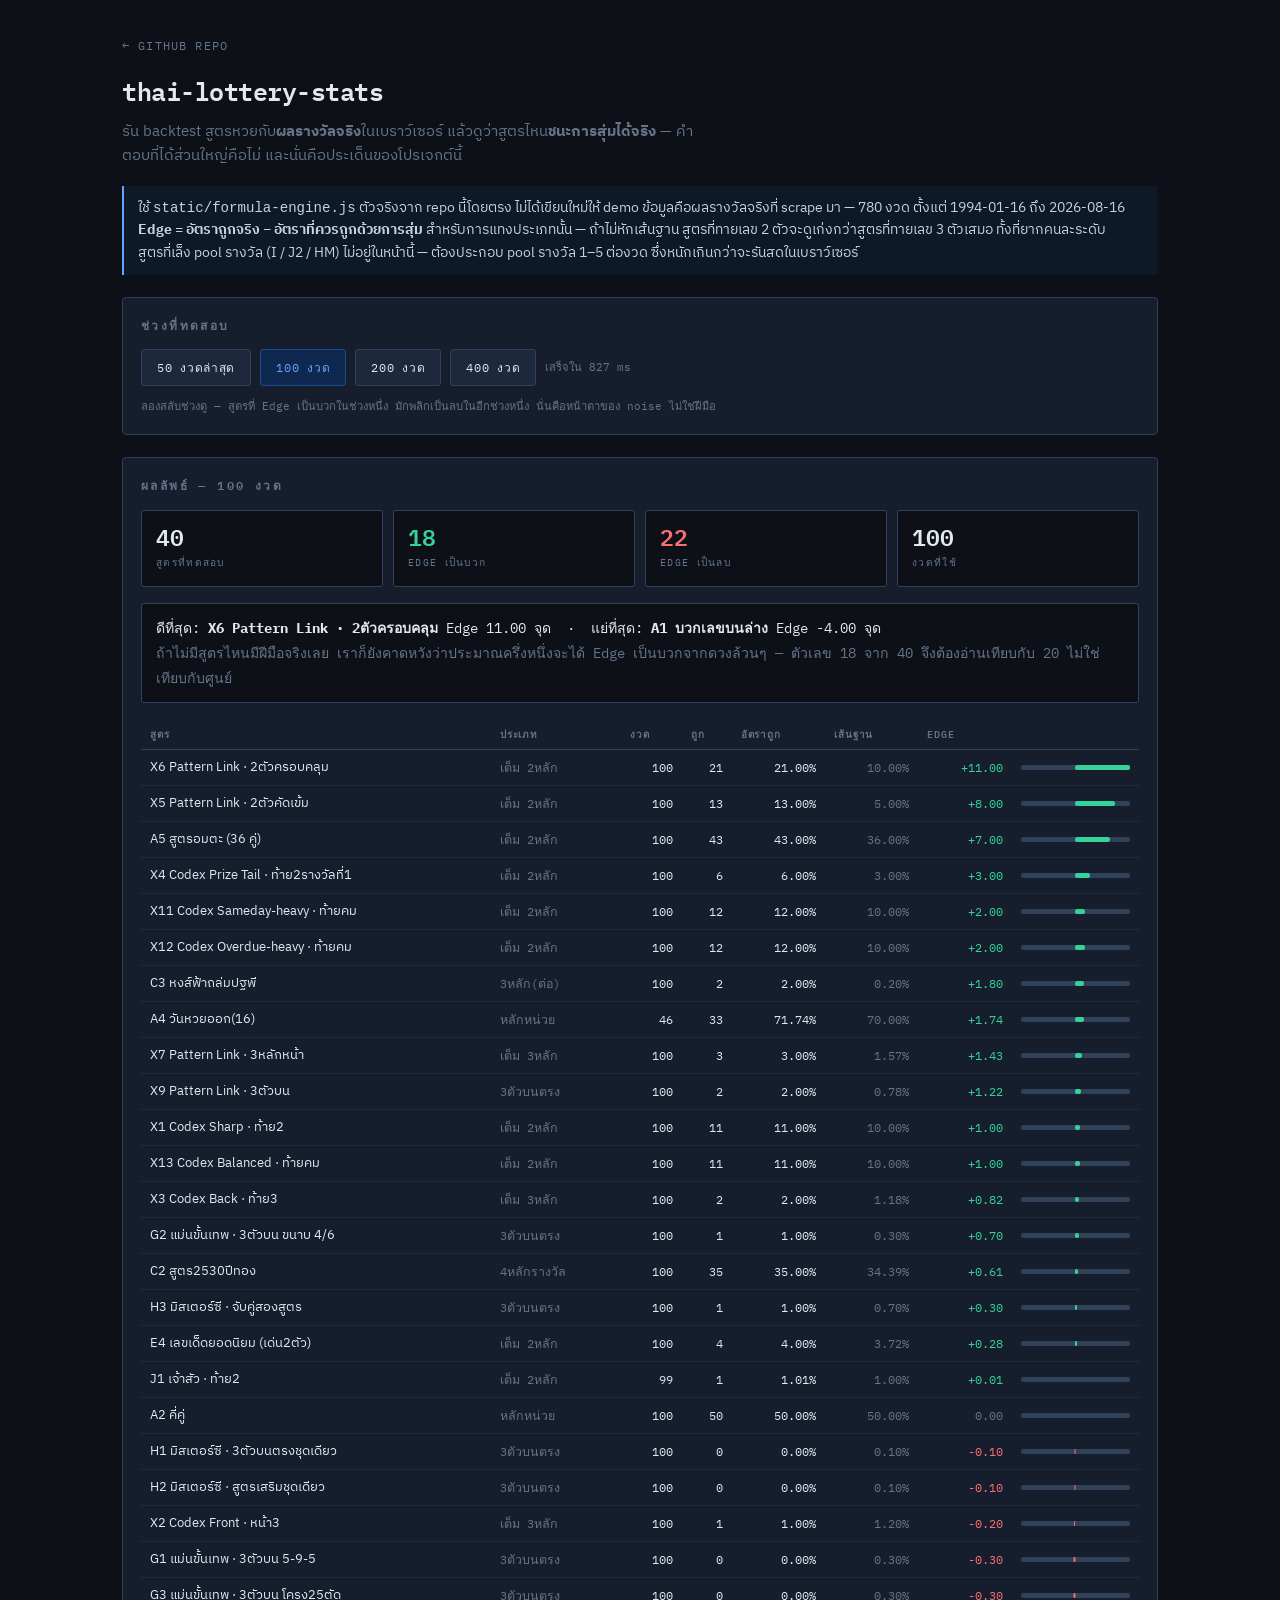
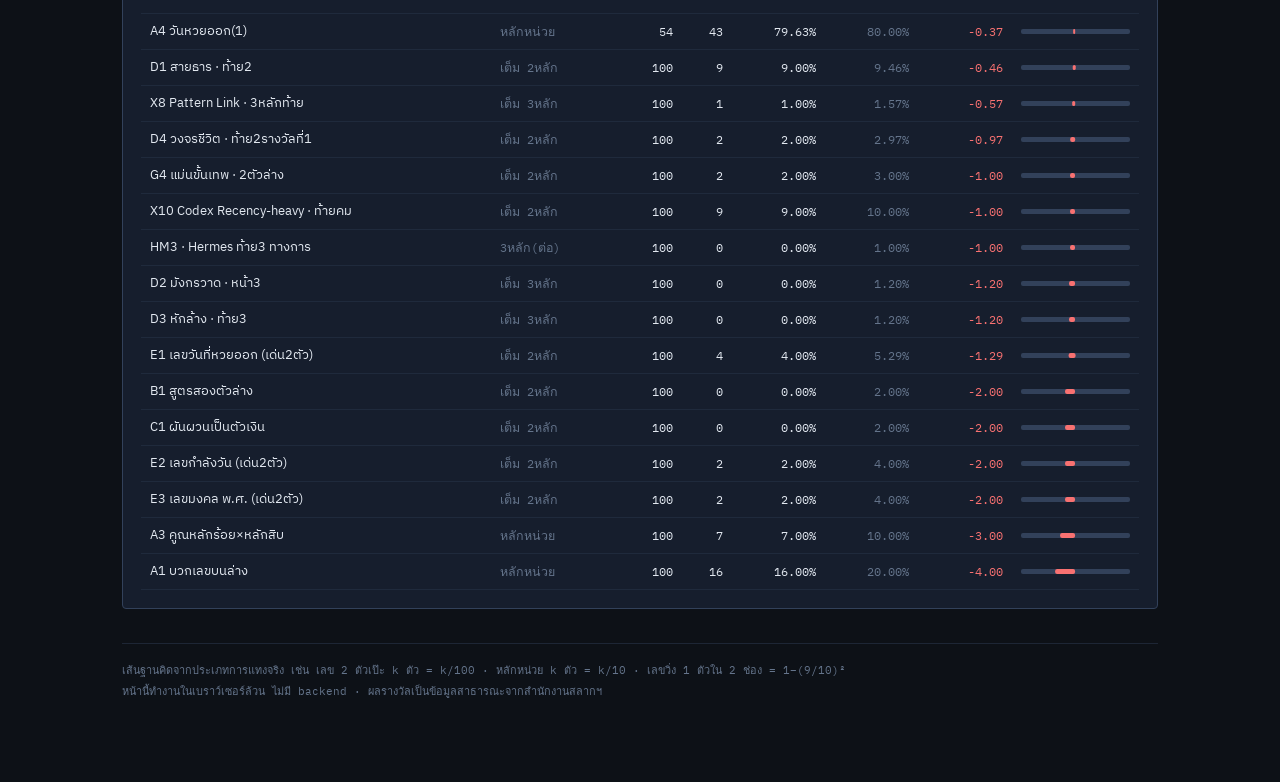
==== demo/index.html @ 2bb2cb3d "demo: in-browser backtest running the real formula engine over 780 draws" ====
<!DOCTYPE html>
<html lang="th">
<head>
<meta charset="UTF-8">
<meta name="viewport" content="width=device-width, initial-scale=1.0">
<title>thai-lottery-stats — backtest demo</title>
<meta name="description" content="รัน backtest สูตรหวยกับผลรางวัลจริงในเบราว์เซอร์ แล้วดูว่าสูตรไหนชนะการสุ่มได้จริง">
<link rel="preconnect" href="https://fonts.googleapis.com">
<link rel="preconnect" href="https://fonts.gstatic.com" crossorigin>
<link href="https://fonts.googleapis.com/css2?family=IBM+Plex+Mono:wght@400;500;600&family=IBM+Plex+Sans+Thai:wght@400;500;600&display=swap" rel="stylesheet">
<style>
:root{
  --ink:#0D1117;--panel:#161E2D;--panel-2:#1E283C;--edge:#32415A;
  --txt:#E2E8F0;--dim:#64748B;
  --green:#34D399;--green-bg:#0F3C2D;
  --amber:#FBBF24;--amber-bg:#372A0A;
  --red:#F87171;--red-bg:#3C0F0F;
  --blue:#60A5FA;--blue-bg:#0F2850;
  --mono:"IBM Plex Mono",ui-monospace,Consolas,monospace;
  --sans:"IBM Plex Sans Thai","IBM Plex Sans",system-ui,sans-serif;
}
*{box-sizing:border-box;margin:0;padding:0}
body{background:var(--ink);color:var(--txt);font-family:var(--sans);font-size:15px;line-height:1.6;-webkit-font-smoothing:antialiased}
.wrap{max-width:1080px;margin:0 auto;padding:34px 22px 80px}
a{color:var(--green)}
h1{font-family:var(--mono);font-size:1.55rem;font-weight:600;letter-spacing:-.02em;margin-top:14px}
.sub{color:var(--dim);margin-top:8px;max-width:64ch}
.back{font-family:var(--mono);font-size:.72rem;letter-spacing:.1em;color:var(--dim);text-decoration:none}
.back:hover{color:var(--txt)}
.note{margin-top:18px;border-left:2px solid var(--blue);background:rgba(15,40,80,.3);padding:11px 14px;border-radius:0 3px 3px 0;font-size:.88rem;color:#C7D2E0}
.panel{border:1px solid var(--edge);background:var(--panel);border-radius:4px;padding:18px;margin-top:22px}
.panel h2{font-family:var(--mono);font-size:.75rem;font-weight:600;letter-spacing:.2em;text-transform:uppercase;color:var(--dim);margin-bottom:14px}
.row{display:flex;gap:9px;flex-wrap:wrap;align-items:center}
button{font-family:var(--mono);font-size:.75rem;letter-spacing:.06em;padding:8px 15px;border-radius:3px;cursor:pointer;border:1px solid var(--edge);background:var(--panel-2);color:var(--txt);transition:border-color .2s,background .2s}
button:hover:not(:disabled){border-color:var(--dim)}
button:disabled{opacity:.45;cursor:default}
button.on{background:var(--blue-bg);border-color:#1D4B8F;color:var(--blue)}
button.go{background:var(--green-bg);border-color:#155E43;color:var(--green)}
.hint{font-family:var(--mono);font-size:.7rem;color:var(--dim)}
.tiles{display:grid;grid-template-columns:repeat(auto-fit,minmax(130px,1fr));gap:10px;margin-bottom:16px}
.tile{border:1px solid var(--edge);border-radius:3px;padding:12px 14px;background:var(--ink)}
.tile b{display:block;font-family:var(--mono);font-size:1.45rem;font-weight:600;line-height:1.2}
.tile span{font-family:var(--mono);font-size:.63rem;letter-spacing:.13em;text-transform:uppercase;color:var(--dim)}
.tile.pos b{color:var(--green)} .tile.neg b{color:var(--red)}
.verdict{font-family:var(--mono);font-size:.88rem;padding:12px 14px;border-radius:3px;border:1px solid var(--edge);background:var(--ink);margin-bottom:16px;line-height:1.75}
table{width:100%;border-collapse:collapse;font-family:var(--mono);font-size:.78rem}
th{text-align:left;font-weight:600;color:var(--dim);letter-spacing:.09em;text-transform:uppercase;font-size:.62rem;padding:7px 9px;border-bottom:1px solid var(--edge);white-space:nowrap}
td{padding:7px 9px;border-bottom:1px solid rgba(50,65,90,.35);white-space:nowrap}
td.nm{font-family:var(--sans);font-size:.82rem;white-space:normal;min-width:180px}
td.num{text-align:right}
.edge.pos{color:var(--green)} .edge.neg{color:var(--red)} .edge.zero{color:var(--dim)}
.scroll{overflow-x:auto;-webkit-overflow-scrolling:touch}
.bar{position:relative;height:5px;background:var(--edge);border-radius:2px;min-width:64px}
.bar i{position:absolute;top:0;bottom:0;left:50%;border-radius:2px}
.bar i.pos{background:var(--green)} .bar i.neg{background:var(--red);transform:translateX(-100%)}
footer{margin-top:34px;font-family:var(--mono);font-size:.68rem;color:var(--dim);line-height:1.9;border-top:1px solid rgba(50,65,90,.45);padding-top:16px}
:focus-visible{outline:2px solid var(--blue);outline-offset:2px}
@media (max-width:560px){.wrap{padding:24px 15px 60px}}
</style>
</head>
<body>
<div class="wrap">
  <a class="back" href="https://github.com/Olay097056/thai-lottery-stats">&larr; GITHUB REPO</a>
  <h1>thai-lottery-stats</h1>
  <p class="sub">รัน backtest สูตรหวยกับ<strong>ผลรางวัลจริง</strong>ในเบราว์เซอร์ แล้วดูว่าสูตรไหน<strong>ชนะการสุ่มได้จริง</strong> — คำตอบที่ได้ส่วนใหญ่คือไม่ และนั่นคือประเด็นของโปรเจกต์นี้</p>

  <div class="note">
    ใช้ <code>static/formula-engine.js</code> ตัวจริงจาก repo นี้โดยตรง ไม่ได้เขียนใหม่ให้ demo
    ข้อมูลคือผลรางวัลจริงที่ scrape มา <span id="drawinfo">กำลังโหลด…</span>
    <br><strong>Edge = อัตราถูกจริง − อัตราที่ควรถูกด้วยการสุ่ม</strong> สำหรับการแทงประเภทนั้น —
    ถ้าไม่หักเส้นฐาน สูตรที่ทายเลข 2 ตัวจะดูเก่งกว่าสูตรที่ทายเลข 3 ตัวเสมอ ทั้งที่ยากคนละระดับ
    <br>สูตรที่เล็ง pool รางวัล (I / J2 / HM) ไม่อยู่ในหน้านี้ — ต้องประกอบ pool รางวัล 1–5 ต่องวด ซึ่งหนักเกินกว่าจะรันสดในเบราว์เซอร์
  </div>

  <div class="panel">
    <h2>ช่วงที่ทดสอบ</h2>
    <div class="row">
      <button data-n="50" type="button">50 งวดล่าสุด</button>
      <button data-n="100" type="button" class="on">100 งวด</button>
      <button data-n="200" type="button">200 งวด</button>
      <button data-n="400" type="button">400 งวด</button>
      <span class="hint" id="status">พร้อม</span>
    </div>
    <div class="row" style="margin-top:12px">
      <span class="hint">ลองสลับช่วงดู — สูตรที่ Edge เป็นบวกในช่วงหนึ่ง มักพลิกเป็นลบในอีกช่วงหนึ่ง นั่นคือหน้าตาของ noise ไม่ใช่ฝีมือ</span>
    </div>
  </div>

  <div id="out"></div>

  <footer>
    <div>เส้นฐานคิดจากประเภทการแทงจริง เช่น เลข 2 ตัวเป๊ะ k ตัว = k/100 · หลักหน่วย k ตัว = k/10 · เลขวิ่ง 1 ตัวใน 2 ช่อง = 1−(9/10)²</div>
    <div>หน้านี้ทำงานในเบราว์เซอร์ล้วน ไม่มี backend · ผลรางวัลเป็นข้อมูลสาธารณะจากสำนักงานสลากฯ</div>
  </footer>
</div>

<script src="../static/formula-engine.js"></script>
<script>
(function(){
  "use strict";
  var rows = [], N = 100, busy = false;

  var esc = function(s){ return String(s).replace(/[&<>"]/g,function(c){
    return {"&":"&amp;","<":"&lt;",">":"&gt;",'"':"&quot;"}[c]; }); };

  /* pool-based fields need the prize 1–5 pool per draw — out of scope here */
  var SKIP = {pool6:1, pool_tail3:1, pool6_14:1, pool14_tail3:1};

  function parseCSV(text){
    var lines = text.trim().split(/\r?\n/);
    var head = lines[0].split(",");
    var out = [];
    for (var i = 1; i < lines.length; i++){
      var c = lines[i].split(","), o = {};
      for (var j = 0; j < head.length; j++) o[head[j]] = c[j] || "";
      if (o.date && o.bottom2) out.push(o);
    }
    /* newest first — the engine expects rows[0] to be the latest draw */
    out.sort(function(a,b){ return a.date < b.date ? 1 : a.date > b.date ? -1 : 0; });
    return out;
  }

  function backtest(n){
    var acc = {};   /* name -> {hits, trials, baseSum, field} */
    var usable = Math.min(n, rows.length - 202);
    for (var i = 0; i < usable; i++){
      var target = rows[i], prev = rows[i+1], hist = rows.slice(i+2, i+202);
      var frs;
      try { frs = _computeFormulasBatch(prev, target.date, hist) || []; }
      catch(e){ continue; }

      for (var k = 0; k < frs.length; k++){
        var fr = frs[k];
        if (!fr || !fr.preds || !fr.preds.length) continue;
        if (SKIP[fr.field]) continue;
        var a = acc[fr.name] || (acc[fr.name] = {hits:0, trials:0, baseSum:0, field:fr.field});
        a.trials++;
        if (_formulaHitForField(fr, target)) a.hits++;
        var b = _formulaBaselineForField(fr.field, fr.preds.length);
        a.baseSum += (b && typeof b.baseP === "number") ? b.baseP : 0;
        a.board = b ? b.board : "-";
        a.typeLabel = b ? b.typeLabel : "-";
      }
    }
    return {acc:acc, draws:usable};
  }

  function render(res){
    var acc = res.acc;
    var list = Object.keys(acc).map(function(name){
      var a = acc[name];
      var hitPct = a.trials ? a.hits / a.trials * 100 : 0;
      var basePct = a.trials ? a.baseSum / a.trials : 0;
      return {name:name, hits:a.hits, trials:a.trials, hitPct:hitPct, basePct:basePct,
              edge:hitPct - basePct, board:a.board, typeLabel:a.typeLabel};
    }).filter(function(r){ return r.trials > 0; });

    list.sort(function(x,y){ return y.edge - x.edge; });

    var pos = list.filter(function(r){ return r.edge > 0; }).length;
    var best = list[0], worst = list[list.length-1];
    var maxAbs = Math.max.apply(null, list.map(function(r){ return Math.abs(r.edge); }).concat([1]));

    var h = '<div class="panel"><h2>ผลลัพธ์ — ' + res.draws + ' งวด</h2>';
    h += '<div class="tiles">'
      + '<div class="tile"><b>' + list.length + '</b><span>สูตรที่ทดสอบ</span></div>'
      + '<div class="tile ' + (pos ? "pos" : "") + '"><b>' + pos + '</b><span>Edge เป็นบวก</span></div>'
      + '<div class="tile neg"><b>' + (list.length - pos) + '</b><span>Edge เป็นลบ</span></div>'
      + '<div class="tile"><b>' + res.draws + '</b><span>งวดที่ใช้</span></div>'
      + '</div>';

    h += '<div class="verdict">'
      + 'ดีที่สุด: <strong>' + esc(best.name) + '</strong> Edge ' + best.edge.toFixed(2) + ' จุด'
      + ' &nbsp;·&nbsp; แย่ที่สุด: <strong>' + esc(worst.name) + '</strong> Edge ' + worst.edge.toFixed(2) + ' จุด'
      + '<br><span style="color:var(--dim)">ถ้าไม่มีสูตรไหนมีฝีมือจริงเลย เราก็ยังคาดหวังว่าประมาณครึ่งหนึ่งจะได้ Edge เป็นบวกจากดวงล้วนๆ — '
      + 'ตัวเลข ' + pos + ' จาก ' + list.length + ' จึงต้องอ่านเทียบกับ ' + Math.round(list.length/2) + ' ไม่ใช่เทียบกับศูนย์</span>'
      + '</div>';

    h += '<div class="scroll"><table><thead><tr>'
      + '<th>สูตร</th><th>ประเภท</th><th class="num">งวด</th><th class="num">ถูก</th>'
      + '<th class="num">อัตราถูก</th><th class="num">เส้นฐาน</th><th class="num">Edge</th><th></th>'
      + '</tr></thead><tbody>';

    list.forEach(function(r){
      var cls = r.edge > 0.001 ? "pos" : (r.edge < -0.001 ? "neg" : "zero");
      var w = Math.abs(r.edge) / maxAbs * 50;
      h += '<tr>'
        + '<td class="nm">' + esc(r.name) + '</td>'
        + '<td style="color:var(--dim)">' + esc(r.typeLabel || "-") + '</td>'
        + '<td class="num">' + r.trials + '</td>'
        + '<td class="num">' + r.hits + '</td>'
        + '<td class="num">' + r.hitPct.toFixed(2) + '%</td>'
        + '<td class="num" style="color:var(--dim)">' + r.basePct.toFixed(2) + '%</td>'
        + '<td class="num edge ' + cls + '">' + (r.edge > 0 ? "+" : "") + r.edge.toFixed(2) + '</td>'
        + '<td><div class="bar"><i class="' + (r.edge >= 0 ? "pos" : "neg") + '" style="width:' + w + '%"></i></div></td>'
        + '</tr>';
    });

    h += '</tbody></table></div></div>';
    document.getElementById("out").innerHTML = h;
  }

  function run(){
    if (busy || !rows.length) return;
    busy = true;
    var st = document.getElementById("status");
    st.textContent = "กำลังคำนวณ " + N + " งวด…";
    document.querySelectorAll("[data-n]").forEach(function(b){ b.disabled = true; });

    setTimeout(function(){
      var t0 = performance.now();
      var res = backtest(N);
      render(res);
      st.textContent = "เสร็จใน " + Math.round(performance.now() - t0) + " ms";
      document.querySelectorAll("[data-n]").forEach(function(b){ b.disabled = false; });
      busy = false;
    }, 20);
  }

  document.querySelectorAll("[data-n]").forEach(function(b){
    b.addEventListener("click", function(){
      document.querySelectorAll("[data-n]").forEach(function(x){ x.classList.remove("on"); });
      b.classList.add("on");
      N = +b.getAttribute("data-n");
      run();
    });
  });

  fetch("draws.csv")
    .then(function(r){ if (!r.ok) throw new Error("HTTP " + r.status); return r.text(); })
    .then(function(t){
      rows = parseCSV(t);
      document.getElementById("drawinfo").textContent =
        "— " + rows.length + " งวด ตั้งแต่ " + rows[rows.length-1].date + " ถึง " + rows[0].date;
      run();
    })
    .catch(function(e){
      document.getElementById("status").textContent = "โหลดข้อมูลไม่สำเร็จ: " + e.message;
    });
})();
</script>
</body>
</html>
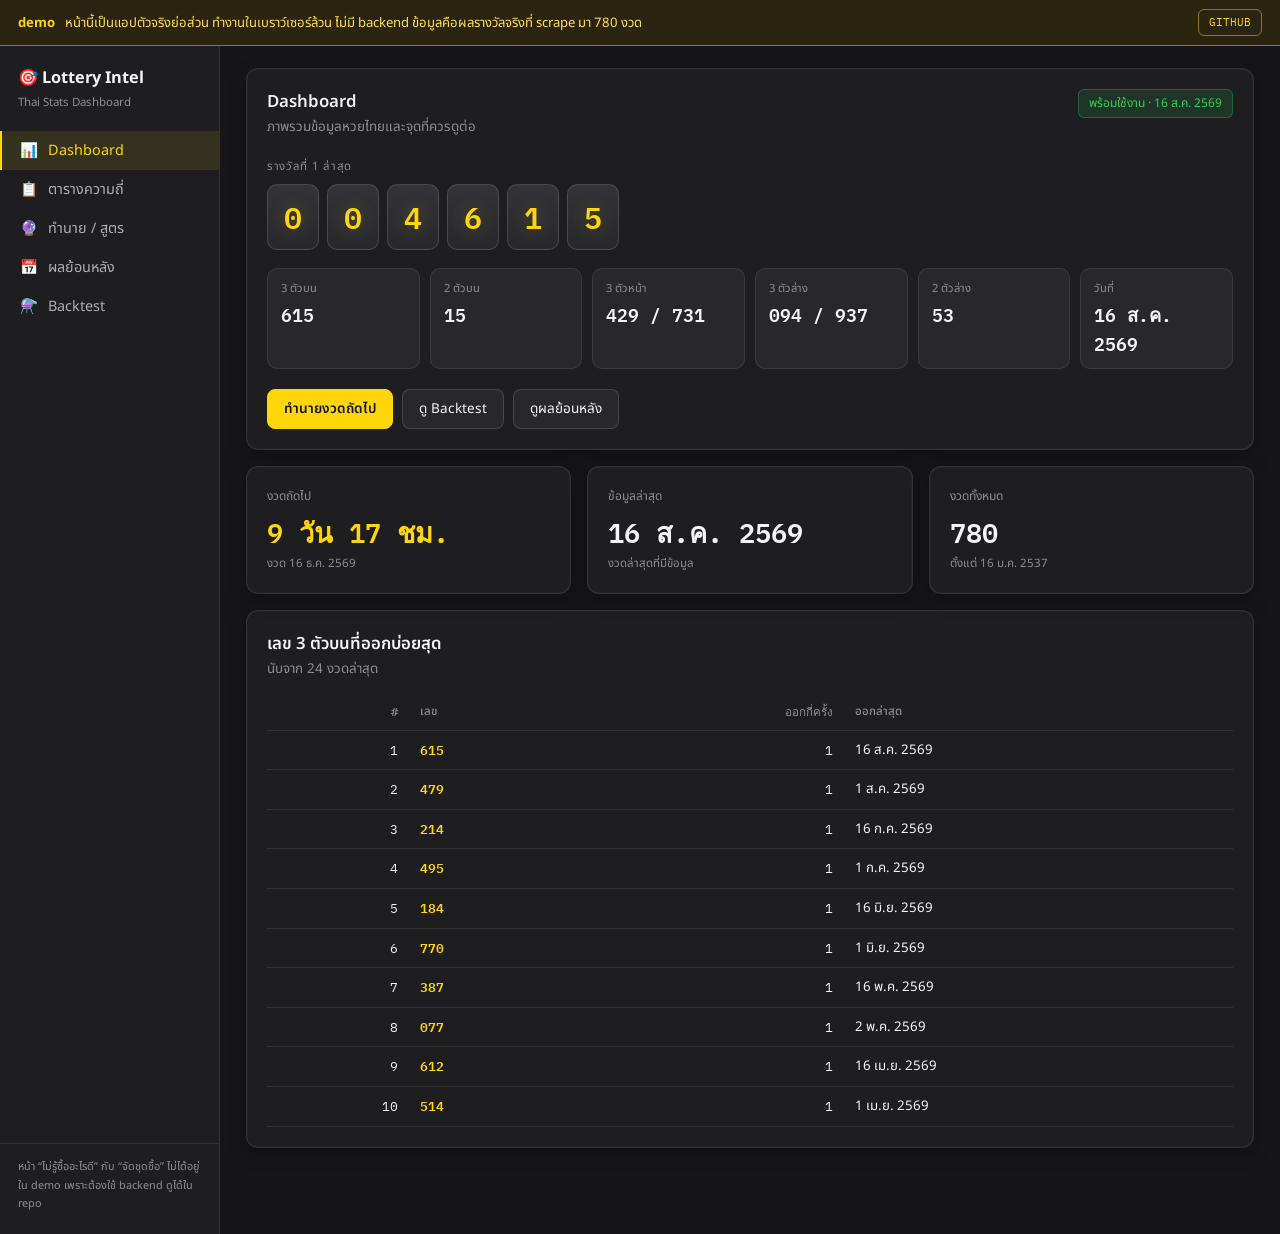
==== commit 6b58ab77: "demo: หน้า lottery ทำตาม UI ของแอปจริง + เกลาภาษาไทยในหน้า demo" ====
--- a/demo/index.html
+++ b/demo/index.html
@@ -3,240 +3,486 @@
 <head>
 <meta charset="UTF-8">
 <meta name="viewport" content="width=device-width, initial-scale=1.0">
-<title>thai-lottery-stats — backtest demo</title>
-<meta name="description" content="รัน backtest สูตรหวยกับผลรางวัลจริงในเบราว์เซอร์ แล้วดูว่าสูตรไหนชนะการสุ่มได้จริง">
-<link rel="preconnect" href="https://fonts.googleapis.com">
-<link rel="preconnect" href="https://fonts.gstatic.com" crossorigin>
-<link href="https://fonts.googleapis.com/css2?family=IBM+Plex+Mono:wght@400;500;600&family=IBM+Plex+Sans+Thai:wght@400;500;600&display=swap" rel="stylesheet">
+<title>Thai Lottery Intelligence — demo</title>
+<meta name="description" content="เดินดูแดชบอร์ดสถิติหวยไทย ทำงานในเบราว์เซอร์ล้วนบนผลรางวัลจริง 780 งวด">
+<link href="https://fonts.googleapis.com/css2?family=IBM+Plex+Mono:wght@400;500;600&family=Noto+Sans+Thai:wght@400;500;600;700&display=swap" rel="stylesheet">
 <style>
+/* palette ยกมาจาก static/app.css ของแอปจริง */
 :root{
-  --ink:#0D1117;--panel:#161E2D;--panel-2:#1E283C;--edge:#32415A;
-  --txt:#E2E8F0;--dim:#64748B;
-  --green:#34D399;--green-bg:#0F3C2D;
-  --amber:#FBBF24;--amber-bg:#372A0A;
-  --red:#F87171;--red-bg:#3C0F0F;
-  --blue:#60A5FA;--blue-bg:#0F2850;
-  --mono:"IBM Plex Mono",ui-monospace,Consolas,monospace;
-  --sans:"IBM Plex Sans Thai","IBM Plex Sans",system-ui,sans-serif;
+  --bg:#161618;--surface:#1e1e21;--surface2:#28282c;--surface3:#333338;
+  --gold:#ffd60a;--gold2:#ffe14d;--gold-dim:#8f7a10;
+  --text:#f5f5f7;--text2:#aeaeb4;--text3:#8e8e93;
+  --green:#30d158;--red:#ff453a;--orange:#ff9f0a;--blue:#0a84ff;--purple:#bf5af2;
+  --border:rgba(255,255,255,0.14);--border2:rgba(255,255,255,0.09);
+  --radius:12px;--radius-btn:8px;--radius-badge:6px;
+  --shadow-card:0 0 0 .5px rgba(255,255,255,.06) inset, 0 6px 18px rgba(0,0,0,.28);
+  --sidebar:220px;
+  --font:'Noto Sans Thai',-apple-system,BlinkMacSystemFont,'Segoe UI',sans-serif;
+  --mono:'IBM Plex Mono',ui-monospace,monospace;
 }
 *{box-sizing:border-box;margin:0;padding:0}
-body{background:var(--ink);color:var(--txt);font-family:var(--sans);font-size:15px;line-height:1.6;-webkit-font-smoothing:antialiased}
-.wrap{max-width:1080px;margin:0 auto;padding:34px 22px 80px}
-a{color:var(--green)}
-h1{font-family:var(--mono);font-size:1.55rem;font-weight:600;letter-spacing:-.02em;margin-top:14px}
-.sub{color:var(--dim);margin-top:8px;max-width:64ch}
-.back{font-family:var(--mono);font-size:.72rem;letter-spacing:.1em;color:var(--dim);text-decoration:none}
-.back:hover{color:var(--txt)}
-.note{margin-top:18px;border-left:2px solid var(--blue);background:rgba(15,40,80,.3);padding:11px 14px;border-radius:0 3px 3px 0;font-size:.88rem;color:#C7D2E0}
-.panel{border:1px solid var(--edge);background:var(--panel);border-radius:4px;padding:18px;margin-top:22px}
-.panel h2{font-family:var(--mono);font-size:.75rem;font-weight:600;letter-spacing:.2em;text-transform:uppercase;color:var(--dim);margin-bottom:14px}
-.row{display:flex;gap:9px;flex-wrap:wrap;align-items:center}
-button{font-family:var(--mono);font-size:.75rem;letter-spacing:.06em;padding:8px 15px;border-radius:3px;cursor:pointer;border:1px solid var(--edge);background:var(--panel-2);color:var(--txt);transition:border-color .2s,background .2s}
-button:hover:not(:disabled){border-color:var(--dim)}
-button:disabled{opacity:.45;cursor:default}
-button.on{background:var(--blue-bg);border-color:#1D4B8F;color:var(--blue)}
-button.go{background:var(--green-bg);border-color:#155E43;color:var(--green)}
-.hint{font-family:var(--mono);font-size:.7rem;color:var(--dim)}
-.tiles{display:grid;grid-template-columns:repeat(auto-fit,minmax(130px,1fr));gap:10px;margin-bottom:16px}
-.tile{border:1px solid var(--edge);border-radius:3px;padding:12px 14px;background:var(--ink)}
-.tile b{display:block;font-family:var(--mono);font-size:1.45rem;font-weight:600;line-height:1.2}
-.tile span{font-family:var(--mono);font-size:.63rem;letter-spacing:.13em;text-transform:uppercase;color:var(--dim)}
-.tile.pos b{color:var(--green)} .tile.neg b{color:var(--red)}
-.verdict{font-family:var(--mono);font-size:.88rem;padding:12px 14px;border-radius:3px;border:1px solid var(--edge);background:var(--ink);margin-bottom:16px;line-height:1.75}
-table{width:100%;border-collapse:collapse;font-family:var(--mono);font-size:.78rem}
-th{text-align:left;font-weight:600;color:var(--dim);letter-spacing:.09em;text-transform:uppercase;font-size:.62rem;padding:7px 9px;border-bottom:1px solid var(--edge);white-space:nowrap}
-td{padding:7px 9px;border-bottom:1px solid rgba(50,65,90,.35);white-space:nowrap}
-td.nm{font-family:var(--sans);font-size:.82rem;white-space:normal;min-width:180px}
-td.num{text-align:right}
-.edge.pos{color:var(--green)} .edge.neg{color:var(--red)} .edge.zero{color:var(--dim)}
+html,body{height:100%}
+body{background:var(--bg);color:var(--text);font-family:var(--font);font-size:14px;line-height:1.55;-webkit-font-smoothing:antialiased}
+
+.ribbon{background:#2a2410;border-bottom:1px solid var(--gold-dim);color:var(--gold2);padding:9px 18px;font-size:.82rem;display:flex;gap:10px;align-items:center;flex-wrap:wrap}
+.ribbon b{color:var(--gold)}
+.ribbon a{margin-left:auto;color:var(--gold);text-decoration:none;font-family:var(--mono);font-size:.7rem;border:1px solid var(--gold-dim);border-radius:var(--radius-badge);padding:4px 10px}
+.ribbon a:hover{background:var(--gold-dim);color:#000}
+
+.shell{display:grid;grid-template-columns:var(--sidebar) 1fr;min-height:calc(100% - 40px)}
+
+/* sidebar */
+.side{background:var(--surface);border-right:1px solid var(--border2);padding:20px 0;display:flex;flex-direction:column}
+.logo{padding:0 18px 20px}
+.logo-title{font-size:1.02rem;font-weight:700}
+.logo-sub{font-size:.72rem;color:var(--text3);margin-top:2px}
+.nav-item{display:flex;align-items:center;gap:10px;padding:9px 18px;color:var(--text2);cursor:pointer;font-size:.9rem;border-left:2px solid transparent;background:none;border-top:0;border-right:0;border-bottom:0;width:100%;text-align:left;font-family:inherit}
+.nav-item:hover{background:rgba(255,255,255,.05);color:var(--text)}
+.nav-item.active{background:rgba(255,214,10,.10);color:var(--gold);border-left-color:var(--gold)}
+.nav-icon{width:18px;text-align:center}
+.side-foot{margin-top:auto;padding:14px 18px 0;font-size:.68rem;color:var(--text3);line-height:1.7;border-top:1px solid var(--border2)}
+
+/* main */
+.main{padding:22px 26px 70px;min-width:0}
+.card{background:var(--surface);border:1px solid var(--border2);border-radius:var(--radius);box-shadow:var(--shadow-card);padding:20px;margin-bottom:16px}
+.card h2{font-size:1.05rem;font-weight:600}
+.card .sub{color:var(--text3);font-size:.84rem;margin-top:2px}
+
+.hero-top{display:flex;align-items:flex-start;gap:14px;flex-wrap:wrap}
+.status{margin-left:auto;font-size:.75rem;color:var(--green);background:rgba(48,209,88,.12);border:1px solid rgba(48,209,88,.3);border-radius:var(--radius-badge);padding:4px 10px;white-space:nowrap}
+
+.p1-label{font-size:.72rem;color:var(--text3);letter-spacing:.06em;margin:20px 0 8px}
+.digits{display:flex;gap:8px;flex-wrap:wrap}
+.digit{width:52px;height:66px;border-radius:10px;background:linear-gradient(180deg,var(--surface3),var(--surface2));border:1px solid var(--border);display:grid;place-items:center;font-family:var(--mono);font-size:1.9rem;font-weight:600;color:var(--gold);text-shadow:0 0 18px rgba(255,214,10,.25)}
+
+.subprizes{display:grid;grid-template-columns:repeat(auto-fit,minmax(128px,1fr));gap:10px;margin-top:18px}
+.sp{background:var(--surface2);border:1px solid var(--border2);border-radius:10px;padding:11px 13px}
+.sp .k{font-size:.7rem;color:var(--text3)}
+.sp .v{font-family:var(--mono);font-size:1.15rem;font-weight:600;color:var(--text);margin-top:3px}
+
+.kpis{display:grid;grid-template-columns:repeat(auto-fit,minmax(210px,1fr));gap:16px}
+.kpi .k{font-size:.75rem;color:var(--text3)}
+.kpi .v{font-family:var(--mono);font-size:1.7rem;font-weight:600;margin:5px 0 2px}
+.kpi .s{font-size:.72rem;color:var(--text3)}
+.kpi .v.gold{color:var(--gold)}
+
+.btnrow{display:flex;gap:9px;flex-wrap:wrap;margin-top:20px}
+.btn{font-family:inherit;font-size:.85rem;padding:9px 16px;border-radius:var(--radius-btn);cursor:pointer;border:1px solid var(--border);background:var(--surface2);color:var(--text)}
+.btn:hover{background:var(--surface3)}
+.btn.gold{background:var(--gold);border-color:var(--gold);color:#161618;font-weight:600}
+.btn.gold:hover{background:var(--gold2)}
+.btn:disabled{opacity:.5;cursor:default}
+
+table{width:100%;border-collapse:collapse;font-size:.83rem}
+th{text-align:left;font-size:.72rem;color:var(--text3);font-weight:500;padding:9px 11px;border-bottom:1px solid var(--border2)}
+td{padding:9px 11px;border-bottom:1px solid var(--border2)}
+td.num,th.num{text-align:right;font-family:var(--mono)}
+td.n{font-family:var(--mono);color:var(--gold);font-weight:600}
+tr:hover td{background:rgba(255,255,255,.03)}
 .scroll{overflow-x:auto;-webkit-overflow-scrolling:touch}
-.bar{position:relative;height:5px;background:var(--edge);border-radius:2px;min-width:64px}
-.bar i{position:absolute;top:0;bottom:0;left:50%;border-radius:2px}
-.bar i.pos{background:var(--green)} .bar i.neg{background:var(--red);transform:translateX(-100%)}
-footer{margin-top:34px;font-family:var(--mono);font-size:.68rem;color:var(--dim);line-height:1.9;border-top:1px solid rgba(50,65,90,.45);padding-top:16px}
+.pos{color:var(--green)} .neg{color:var(--red)} .zero{color:var(--text3)}
+
+.chips{display:flex;gap:8px;flex-wrap:wrap;margin-bottom:14px}
+.chip{font-size:.8rem;color:var(--text2);background:var(--surface2);border:1px solid var(--border2);border-radius:16px;padding:6px 14px;cursor:pointer;font-family:inherit}
+.chip.on{background:rgba(255,214,10,.14);border-color:var(--gold-dim);color:var(--gold)}
+
+.note{border-left:2px solid var(--blue);background:rgba(10,132,255,.09);padding:11px 14px;border-radius:0 6px 6px 0;font-size:.85rem;color:#c9d9ee;margin-top:14px}
+.warn{border-left:2px solid var(--orange);background:rgba(255,159,10,.09);padding:11px 14px;border-radius:0 6px 6px 0;font-size:.85rem;color:#f0d9b0}
+
+.view{display:none} .view.on{display:block}
+.hint{font-size:.75rem;color:var(--text3)}
+.grid2{display:grid;grid-template-columns:repeat(auto-fit,minmax(300px,1fr));gap:16px}
+
+@media (max-width:860px){
+  :root{--sidebar:0px}
+  .shell{grid-template-columns:1fr}
+  .side{display:none}
+  .main{padding:16px 14px 60px}
+  .digit{width:44px;height:56px;font-size:1.5rem}
+}
 :focus-visible{outline:2px solid var(--blue);outline-offset:2px}
-@media (max-width:560px){.wrap{padding:24px 15px 60px}}
 </style>
 </head>
 <body>
-<div class="wrap">
-  <a class="back" href="https://github.com/Olay097056/thai-lottery-stats">&larr; GITHUB REPO</a>
-  <h1>thai-lottery-stats</h1>
-  <p class="sub">รัน backtest สูตรหวยกับ<strong>ผลรางวัลจริง</strong>ในเบราว์เซอร์ แล้วดูว่าสูตรไหน<strong>ชนะการสุ่มได้จริง</strong> — คำตอบที่ได้ส่วนใหญ่คือไม่ และนั่นคือประเด็นของโปรเจกต์นี้</p>
-
-  <div class="note">
-    ใช้ <code>static/formula-engine.js</code> ตัวจริงจาก repo นี้โดยตรง ไม่ได้เขียนใหม่ให้ demo
-    ข้อมูลคือผลรางวัลจริงที่ scrape มา <span id="drawinfo">กำลังโหลด…</span>
-    <br><strong>Edge = อัตราถูกจริง − อัตราที่ควรถูกด้วยการสุ่ม</strong> สำหรับการแทงประเภทนั้น —
-    ถ้าไม่หักเส้นฐาน สูตรที่ทายเลข 2 ตัวจะดูเก่งกว่าสูตรที่ทายเลข 3 ตัวเสมอ ทั้งที่ยากคนละระดับ
-    <br>สูตรที่เล็ง pool รางวัล (I / J2 / HM) ไม่อยู่ในหน้านี้ — ต้องประกอบ pool รางวัล 1–5 ต่องวด ซึ่งหนักเกินกว่าจะรันสดในเบราว์เซอร์
-  </div>
-
-  <div class="panel">
-    <h2>ช่วงที่ทดสอบ</h2>
-    <div class="row">
-      <button data-n="50" type="button">50 งวดล่าสุด</button>
-      <button data-n="100" type="button" class="on">100 งวด</button>
-      <button data-n="200" type="button">200 งวด</button>
-      <button data-n="400" type="button">400 งวด</button>
-      <span class="hint" id="status">พร้อม</span>
-    </div>
-    <div class="row" style="margin-top:12px">
-      <span class="hint">ลองสลับช่วงดู — สูตรที่ Edge เป็นบวกในช่วงหนึ่ง มักพลิกเป็นลบในอีกช่วงหนึ่ง นั่นคือหน้าตาของ noise ไม่ใช่ฝีมือ</span>
-    </div>
-  </div>
-
-  <div id="out"></div>
-
-  <footer>
-    <div>เส้นฐานคิดจากประเภทการแทงจริง เช่น เลข 2 ตัวเป๊ะ k ตัว = k/100 · หลักหน่วย k ตัว = k/10 · เลขวิ่ง 1 ตัวใน 2 ช่อง = 1−(9/10)²</div>
-    <div>หน้านี้ทำงานในเบราว์เซอร์ล้วน ไม่มี backend · ผลรางวัลเป็นข้อมูลสาธารณะจากสำนักงานสลากฯ</div>
-  </footer>
+
+<div class="ribbon">
+  <b>demo</b>
+  <span>หน้านี้เป็นแอปตัวจริงย่อส่วน ทำงานในเบราว์เซอร์ล้วน ไม่มี backend ข้อมูลคือผลรางวัลจริงที่ scrape มา 780 งวด</span>
+  <a href="https://github.com/Olay097056/thai-lottery-stats">GITHUB</a>
+</div>
+
+<div class="shell">
+  <aside class="side">
+    <div class="logo">
+      <div class="logo-title">🎯 Lottery Intel</div>
+      <div class="logo-sub">Thai Stats Dashboard</div>
+    </div>
+    <button class="nav-item active" data-v="dashboard" type="button"><span class="nav-icon">📊</span>Dashboard</button>
+    <button class="nav-item" data-v="frequency" type="button"><span class="nav-icon">📋</span>ตารางความถี่</button>
+    <button class="nav-item" data-v="formula" type="button"><span class="nav-icon">🔮</span>ทำนาย / สูตร</button>
+    <button class="nav-item" data-v="history" type="button"><span class="nav-icon">📅</span>ผลย้อนหลัง</button>
+    <button class="nav-item" data-v="backtest" type="button"><span class="nav-icon">⚗️</span>Backtest</button>
+    <div class="side-foot">
+      หน้า “ไม่รู้ซื้ออะไรดี” กับ “จัดชุดซื้อ” ไม่ได้อยู่ใน demo
+      เพราะต้องใช้ backend ดูได้ใน repo
+    </div>
+  </aside>
+
+  <main class="main">
+    <!-- ── dashboard ─────────────────────────────────────── -->
+    <div class="view on" id="v-dashboard">
+      <div class="card">
+        <div class="hero-top">
+          <div>
+            <h2>Dashboard</h2>
+            <div class="sub">ภาพรวมข้อมูลหวยไทยและจุดที่ควรดูต่อ</div>
+          </div>
+          <div class="status" id="status">กำลังโหลด…</div>
+        </div>
+
+        <div class="p1-label">รางวัลที่ 1 ล่าสุด</div>
+        <div class="digits" id="digits"></div>
+
+        <div class="subprizes" id="subprizes"></div>
+
+        <div class="btnrow">
+          <button class="btn gold" data-go="formula" type="button">ทำนายงวดถัดไป</button>
+          <button class="btn" data-go="backtest" type="button">ดู Backtest</button>
+          <button class="btn" data-go="history" type="button">ดูผลย้อนหลัง</button>
+        </div>
+      </div>
+
+      <div class="kpis">
+        <div class="card kpi"><div class="k">งวดถัดไป</div><div class="v gold" id="kpi-next">—</div><div class="s" id="kpi-next-sub">—</div></div>
+        <div class="card kpi"><div class="k">ข้อมูลล่าสุด</div><div class="v" id="kpi-latest">—</div><div class="s" id="kpi-latest-sub">—</div></div>
+        <div class="card kpi"><div class="k">งวดทั้งหมด</div><div class="v" id="kpi-total">—</div><div class="s" id="kpi-total-sub">—</div></div>
+      </div>
+
+      <div class="card">
+        <h2>เลข 3 ตัวบนที่ออกบ่อยสุด</h2>
+        <div class="sub">นับจาก 24 งวดล่าสุด</div>
+        <div class="scroll" style="margin-top:14px">
+          <table><thead><tr><th class="num">#</th><th>เลข</th><th class="num">ออกกี่ครั้ง</th><th>ออกล่าสุด</th></tr></thead>
+          <tbody id="hot"></tbody></table>
+        </div>
+      </div>
+    </div>
+
+    <!-- ── frequency ─────────────────────────────────────── -->
+    <div class="view" id="v-frequency">
+      <div class="card">
+        <h2>ตารางความถี่</h2>
+        <div class="sub">นับจากผลรางวัลจริงทั้งหมดที่มีในไฟล์</div>
+        <div class="chips" id="freq-chips" style="margin-top:16px"></div>
+        <div class="scroll">
+          <table><thead><tr><th class="num">อันดับ</th><th>เลข</th><th class="num">ออกกี่ครั้ง</th><th class="num">สัดส่วน</th><th>ออกล่าสุด</th></tr></thead>
+          <tbody id="freq"></tbody></table>
+        </div>
+      </div>
+    </div>
+
+    <!-- ── formula ───────────────────────────────────────── -->
+    <div class="view" id="v-formula">
+      <div class="card">
+        <h2>ทำนาย / สูตร</h2>
+        <div class="sub">เลขที่แต่ละสูตรให้สำหรับงวดถัดไป คำนวณสดจาก <code>formula-engine.js</code> ตัวจริง</div>
+        <div class="warn" style="margin-top:14px">
+          ตัวเลขพวกนี้ไม่ได้แปลว่าจะถูก ดูค่า Edge ของแต่ละสูตรได้ที่หน้า Backtest
+          ส่วนใหญ่ไม่ชนะการสุ่ม
+        </div>
+        <div class="scroll" style="margin-top:14px">
+          <table><thead><tr><th>สูตร</th><th>เล็งช่อง</th><th>เลขที่ให้</th></tr></thead>
+          <tbody id="formulas"></tbody></table>
+        </div>
+      </div>
+    </div>
+
+    <!-- ── history ───────────────────────────────────────── -->
+    <div class="view" id="v-history">
+      <div class="card">
+        <h2>ผลย้อนหลัง</h2>
+        <div class="sub">40 งวดล่าสุด</div>
+        <div class="scroll" style="margin-top:14px">
+          <table><thead><tr><th>งวด</th><th>รางวัลที่ 1</th><th>3 ตัวบน</th><th>3 ตัวหน้า</th><th>3 ตัวล่าง</th><th>2 ตัวล่าง</th></tr></thead>
+          <tbody id="history"></tbody></table>
+        </div>
+      </div>
+    </div>
+
+    <!-- ── backtest ──────────────────────────────────────── -->
+    <div class="view" id="v-backtest">
+      <div class="card">
+        <h2>Backtest</h2>
+        <div class="sub">ให้คะแนนทุกสูตรกับผลรางวัลจริง โดยหักเส้นฐานของการสุ่มออกแล้ว</div>
+        <div class="note" style="margin-top:14px">
+          <b>Edge = อัตราถูกจริง − อัตราที่ควรถูกด้วยการสุ่ม</b> ของการแทงประเภทนั้น
+          ถ้าไม่หักเส้นฐาน สูตรที่ทายเลข 2 ตัวจะดูเก่งกว่าสูตรที่ทายเลข 3 ตัวเสมอ
+          ทั้งที่ยากคนละระดับ
+          <br>สูตรที่เล็ง pool รางวัล (I / J2 / HM) ไม่อยู่ในหน้านี้
+          เพราะต้องประกอบ pool รางวัล 1–5 ต่องวด หนักเกินกว่าจะรันสดในเบราว์เซอร์
+        </div>
+        <div class="chips" style="margin-top:16px">
+          <button class="chip" data-n="50" type="button">50 งวดล่าสุด</button>
+          <button class="chip on" data-n="100" type="button">100 งวด</button>
+          <button class="chip" data-n="200" type="button">200 งวด</button>
+          <button class="chip" data-n="400" type="button">400 งวด</button>
+          <span class="hint" id="bt-status" style="align-self:center">พร้อม</span>
+        </div>
+        <div id="bt-out"></div>
+      </div>
+    </div>
+  </main>
 </div>
 
 <script src="../static/formula-engine.js"></script>
 <script>
 (function(){
   "use strict";
-  var rows = [], N = 100, busy = false;
-
-  var esc = function(s){ return String(s).replace(/[&<>"]/g,function(c){
-    return {"&":"&amp;","<":"&lt;",">":"&gt;",'"':"&quot;"}[c]; }); };
-
-  /* pool-based fields need the prize 1–5 pool per draw — out of scope here */
+  var rows = [], N = 100, busy = false, freqCol = "top3";
+
+  var TH_MONTH = ["ม.ค.","ก.พ.","มี.ค.","เม.ย.","พ.ค.","มิ.ย.","ก.ค.","ส.ค.","ก.ย.","ต.ค.","พ.ย.","ธ.ค."];
+  function thDate(iso){
+    if (!iso) return "—";
+    var p = iso.split("-");
+    return (+p[2]) + " " + TH_MONTH[+p[1]-1] + " " + (+p[0] + 543);
+  }
+  function esc(s){ return String(s).replace(/[&<>"]/g,function(c){
+    return {"&":"&amp;","<":"&lt;",">":"&gt;",'"':"&quot;"}[c]; }); }
+  function pad(v,w){ return String(v||"").padStart(w,"0"); }
+
   var SKIP = {pool6:1, pool_tail3:1, pool6_14:1, pool14_tail3:1};
 
   function parseCSV(text){
-    var lines = text.trim().split(/\r?\n/);
-    var head = lines[0].split(",");
-    var out = [];
-    for (var i = 1; i < lines.length; i++){
+    var lines = text.trim().split(/\r?\n/), head = lines[0].split(","), out = [];
+    for (var i=1;i<lines.length;i++){
       var c = lines[i].split(","), o = {};
-      for (var j = 0; j < head.length; j++) o[head[j]] = c[j] || "";
+      for (var j=0;j<head.length;j++) o[head[j]] = c[j] || "";
       if (o.date && o.bottom2) out.push(o);
     }
-    /* newest first — the engine expects rows[0] to be the latest draw */
     out.sort(function(a,b){ return a.date < b.date ? 1 : a.date > b.date ? -1 : 0; });
     return out;
   }
 
+  /* ── dashboard ───────────────────────────────────────────── */
+  function nextDrawDate(){
+    var d = new Date(), y = d.getFullYear(), m = d.getMonth(), day = d.getDate();
+    if (day < 16) return new Date(y, m, 16);
+    return new Date(y, m+1, 1);
+  }
+
+  function renderDashboard(){
+    var L = rows[0];
+    document.getElementById("status").textContent = "พร้อมใช้งาน · " + thDate(L.date);
+
+    document.getElementById("digits").innerHTML =
+      pad(L.prize1,6).split("").map(function(d){ return '<div class="digit">' + d + '</div>'; }).join("");
+
+    var sp = [
+      ["3 ตัวบน", pad(L.top3,3)],
+      ["2 ตัวบน", pad(L.top2,2)],
+      ["3 ตัวหน้า", pad(L.front3_1,3) + " / " + pad(L.front3_2,3)],
+      ["3 ตัวล่าง", pad(L.back3_1,3) + " / " + pad(L.back3_2,3)],
+      ["2 ตัวล่าง", pad(L.bottom2,2)],
+      ["วันที่", thDate(L.date)]
+    ];
+    document.getElementById("subprizes").innerHTML = sp.map(function(x){
+      return '<div class="sp"><div class="k">' + x[0] + '</div><div class="v">' + esc(x[1]) + '</div></div>';
+    }).join("");
+
+    var nd = nextDrawDate(), diff = nd - new Date();
+    var days = Math.max(0, Math.floor(diff/86400000));
+    var hrs = Math.max(0, Math.floor(diff/3600000) % 24);
+    document.getElementById("kpi-next").textContent = days + " วัน " + hrs + " ชม.";
+    document.getElementById("kpi-next-sub").textContent =
+      "งวด " + nd.getDate() + " " + TH_MONTH[nd.getMonth()] + " " + (nd.getFullYear()+543);
+
+    document.getElementById("kpi-latest").textContent = thDate(L.date);
+    document.getElementById("kpi-latest-sub").textContent = "งวดล่าสุดที่มีข้อมูล";
+    document.getElementById("kpi-total").textContent = rows.length.toLocaleString();
+    document.getElementById("kpi-total-sub").textContent = "ตั้งแต่ " + thDate(rows[rows.length-1].date);
+
+    /* hot top3 over the last 24 draws */
+    var win = rows.slice(0,24), c = {}, last = {};
+    win.forEach(function(r){
+      var v = pad(r.top3,3);
+      c[v] = (c[v]||0)+1;
+      if (!last[v]) last[v] = r.date;
+    });
+    var hot = Object.keys(c).sort(function(a,b){ return c[b]-c[a] || (last[b] < last[a] ? -1 : 1); }).slice(0,10);
+    document.getElementById("hot").innerHTML = hot.map(function(v,i){
+      return '<tr><td class="num">' + (i+1) + '</td><td class="n">' + v + '</td>'
+           + '<td class="num">' + c[v] + '</td><td>' + thDate(last[v]) + '</td></tr>';
+    }).join("");
+  }
+
+  /* ── frequency ───────────────────────────────────────────── */
+  var FREQ_COLS = [
+    {k:"top3", label:"3 ตัวบน", w:3},
+    {k:"bottom2", label:"2 ตัวล่าง", w:2},
+    {k:"top2", label:"2 ตัวบน", w:2},
+    {k:"front3_1", label:"3 ตัวหน้า (ใบ 1)", w:3},
+    {k:"back3_1", label:"3 ตัวล่าง (ใบ 1)", w:3}
+  ];
+  function renderFreqChips(){
+    document.getElementById("freq-chips").innerHTML = FREQ_COLS.map(function(c){
+      return '<button class="chip' + (c.k === freqCol ? " on" : "") + '" data-f="' + c.k + '" type="button">' + c.label + '</button>';
+    }).join("");
+    document.querySelectorAll("[data-f]").forEach(function(b){
+      b.addEventListener("click", function(){ freqCol = b.getAttribute("data-f"); renderFreqChips(); renderFreq(); });
+    });
+  }
+  function renderFreq(){
+    var meta = FREQ_COLS.filter(function(c){ return c.k === freqCol; })[0];
+    var c = {}, last = {}, total = 0;
+    rows.forEach(function(r){
+      var v = r[freqCol]; if (!v) return;
+      v = pad(v, meta.w);
+      c[v] = (c[v]||0)+1; total++;
+      if (!last[v]) last[v] = r.date;
+    });
+    var keys = Object.keys(c).sort(function(a,b){ return c[b]-c[a]; }).slice(0,40);
+    document.getElementById("freq").innerHTML = keys.map(function(v,i){
+      return '<tr><td class="num">' + (i+1) + '</td><td class="n">' + v + '</td>'
+           + '<td class="num">' + c[v] + '</td>'
+           + '<td class="num">' + (c[v]/total*100).toFixed(2) + '%</td>'
+           + '<td>' + thDate(last[v]) + '</td></tr>';
+    }).join("");
+  }
+
+  /* ── formula outputs for the next draw ───────────────────── */
+  function renderFormulas(){
+    var prev = rows[0], iso = (function(){
+      var d = nextDrawDate();
+      return d.getFullYear() + "-" + pad(d.getMonth()+1,2) + "-" + pad(d.getDate(),2);
+    })();
+    var frs;
+    try { frs = _computeFormulasBatch(prev, iso, rows.slice(1,201)) || []; }
+    catch(e){ document.getElementById("formulas").innerHTML =
+      '<tr><td colspan="3">คำนวณไม่สำเร็จ: ' + esc(e.message) + '</td></tr>'; return; }
+
+    document.getElementById("formulas").innerHTML = frs.filter(function(f){
+      return f && f.preds && f.preds.length;
+    }).map(function(f){
+      var meta = _formulaBaselineForField(f.field, f.preds.length);
+      return '<tr><td>' + esc(f.name) + '</td>'
+           + '<td style="color:var(--text3)">' + esc(meta && meta.typeLabel || f.field) + '</td>'
+           + '<td class="n">' + f.preds.slice(0,12).map(esc).join(" ") + '</td></tr>';
+    }).join("");
+  }
+
+  /* ── history ─────────────────────────────────────────────── */
+  function renderHistory(){
+    document.getElementById("history").innerHTML = rows.slice(0,40).map(function(r){
+      return '<tr><td>' + thDate(r.date) + '</td>'
+           + '<td class="n">' + pad(r.prize1,6) + '</td>'
+           + '<td class="n">' + pad(r.top3,3) + '</td>'
+           + '<td>' + pad(r.front3_1,3) + " / " + pad(r.front3_2,3) + '</td>'
+           + '<td>' + pad(r.back3_1,3) + " / " + pad(r.back3_2,3) + '</td>'
+           + '<td class="n">' + pad(r.bottom2,2) + '</td></tr>';
+    }).join("");
+  }
+
+  /* ── backtest ────────────────────────────────────────────── */
   function backtest(n){
-    var acc = {};   /* name -> {hits, trials, baseSum, field} */
-    var usable = Math.min(n, rows.length - 202);
-    for (var i = 0; i < usable; i++){
-      var target = rows[i], prev = rows[i+1], hist = rows.slice(i+2, i+202);
-      var frs;
-      try { frs = _computeFormulasBatch(prev, target.date, hist) || []; }
-      catch(e){ continue; }
-
-      for (var k = 0; k < frs.length; k++){
+    var acc = {}, usable = Math.min(n, rows.length - 202);
+    for (var i=0;i<usable;i++){
+      var target = rows[i], prev = rows[i+1], hist = rows.slice(i+2, i+202), frs;
+      try { frs = _computeFormulasBatch(prev, target.date, hist) || []; } catch(e){ continue; }
+      for (var k=0;k<frs.length;k++){
         var fr = frs[k];
-        if (!fr || !fr.preds || !fr.preds.length) continue;
-        if (SKIP[fr.field]) continue;
-        var a = acc[fr.name] || (acc[fr.name] = {hits:0, trials:0, baseSum:0, field:fr.field});
+        if (!fr || !fr.preds || !fr.preds.length || SKIP[fr.field]) continue;
+        var a = acc[fr.name] || (acc[fr.name] = {hits:0,trials:0,baseSum:0});
         a.trials++;
         if (_formulaHitForField(fr, target)) a.hits++;
         var b = _formulaBaselineForField(fr.field, fr.preds.length);
         a.baseSum += (b && typeof b.baseP === "number") ? b.baseP : 0;
-        a.board = b ? b.board : "-";
         a.typeLabel = b ? b.typeLabel : "-";
       }
     }
     return {acc:acc, draws:usable};
   }
 
-  function render(res){
-    var acc = res.acc;
-    var list = Object.keys(acc).map(function(name){
-      var a = acc[name];
-      var hitPct = a.trials ? a.hits / a.trials * 100 : 0;
-      var basePct = a.trials ? a.baseSum / a.trials : 0;
-      return {name:name, hits:a.hits, trials:a.trials, hitPct:hitPct, basePct:basePct,
-              edge:hitPct - basePct, board:a.board, typeLabel:a.typeLabel};
+  function renderBacktest(res){
+    var list = Object.keys(res.acc).map(function(name){
+      var a = res.acc[name];
+      var hit = a.trials ? a.hits/a.trials*100 : 0, base = a.trials ? a.baseSum/a.trials : 0;
+      return {name:name, hits:a.hits, trials:a.trials, hit:hit, base:base, edge:hit-base, typeLabel:a.typeLabel};
     }).filter(function(r){ return r.trials > 0; });
-
     list.sort(function(x,y){ return y.edge - x.edge; });
 
     var pos = list.filter(function(r){ return r.edge > 0; }).length;
-    var best = list[0], worst = list[list.length-1];
-    var maxAbs = Math.max.apply(null, list.map(function(r){ return Math.abs(r.edge); }).concat([1]));
-
-    var h = '<div class="panel"><h2>ผลลัพธ์ — ' + res.draws + ' งวด</h2>';
-    h += '<div class="tiles">'
-      + '<div class="tile"><b>' + list.length + '</b><span>สูตรที่ทดสอบ</span></div>'
-      + '<div class="tile ' + (pos ? "pos" : "") + '"><b>' + pos + '</b><span>Edge เป็นบวก</span></div>'
-      + '<div class="tile neg"><b>' + (list.length - pos) + '</b><span>Edge เป็นลบ</span></div>'
-      + '<div class="tile"><b>' + res.draws + '</b><span>งวดที่ใช้</span></div>'
+    var half = Math.round(list.length/2);
+
+    var h = '<div class="kpis" style="margin:16px 0">'
+      + '<div class="card kpi"><div class="k">สูตรที่ทดสอบ</div><div class="v">' + list.length + '</div><div class="s">ใช้ผลจริง ' + res.draws + ' งวด</div></div>'
+      + '<div class="card kpi"><div class="k">Edge เป็นบวก</div><div class="v pos">' + pos + '</div><div class="s">ถ้าไม่มีสูตรไหนมีฝีมือ ก็ควรได้ราว ' + half + '</div></div>'
+      + '<div class="card kpi"><div class="k">Edge เป็นลบ</div><div class="v neg">' + (list.length-pos) + '</div><div class="s">แพ้เส้นฐานของการสุ่ม</div></div>'
       + '</div>';
 
-    h += '<div class="verdict">'
-      + 'ดีที่สุด: <strong>' + esc(best.name) + '</strong> Edge ' + best.edge.toFixed(2) + ' จุด'
-      + ' &nbsp;·&nbsp; แย่ที่สุด: <strong>' + esc(worst.name) + '</strong> Edge ' + worst.edge.toFixed(2) + ' จุด'
-      + '<br><span style="color:var(--dim)">ถ้าไม่มีสูตรไหนมีฝีมือจริงเลย เราก็ยังคาดหวังว่าประมาณครึ่งหนึ่งจะได้ Edge เป็นบวกจากดวงล้วนๆ — '
-      + 'ตัวเลข ' + pos + ' จาก ' + list.length + ' จึงต้องอ่านเทียบกับ ' + Math.round(list.length/2) + ' ไม่ใช่เทียบกับศูนย์</span>'
-      + '</div>';
-
-    h += '<div class="scroll"><table><thead><tr>'
-      + '<th>สูตร</th><th>ประเภท</th><th class="num">งวด</th><th class="num">ถูก</th>'
-      + '<th class="num">อัตราถูก</th><th class="num">เส้นฐาน</th><th class="num">Edge</th><th></th>'
-      + '</tr></thead><tbody>';
-
+    h += '<div class="scroll"><table><thead><tr><th>สูตร</th><th>ประเภท</th>'
+       + '<th class="num">งวด</th><th class="num">ถูก</th><th class="num">อัตราถูก</th>'
+       + '<th class="num">เส้นฐาน</th><th class="num">Edge</th></tr></thead><tbody>';
     list.forEach(function(r){
-      var cls = r.edge > 0.001 ? "pos" : (r.edge < -0.001 ? "neg" : "zero");
-      var w = Math.abs(r.edge) / maxAbs * 50;
-      h += '<tr>'
-        + '<td class="nm">' + esc(r.name) + '</td>'
-        + '<td style="color:var(--dim)">' + esc(r.typeLabel || "-") + '</td>'
-        + '<td class="num">' + r.trials + '</td>'
-        + '<td class="num">' + r.hits + '</td>'
-        + '<td class="num">' + r.hitPct.toFixed(2) + '%</td>'
-        + '<td class="num" style="color:var(--dim)">' + r.basePct.toFixed(2) + '%</td>'
-        + '<td class="num edge ' + cls + '">' + (r.edge > 0 ? "+" : "") + r.edge.toFixed(2) + '</td>'
-        + '<td><div class="bar"><i class="' + (r.edge >= 0 ? "pos" : "neg") + '" style="width:' + w + '%"></i></div></td>'
-        + '</tr>';
+      var cls = r.edge > .001 ? "pos" : (r.edge < -.001 ? "neg" : "zero");
+      h += '<tr><td>' + esc(r.name) + '</td>'
+         + '<td style="color:var(--text3)">' + esc(r.typeLabel||"-") + '</td>'
+         + '<td class="num">' + r.trials + '</td><td class="num">' + r.hits + '</td>'
+         + '<td class="num">' + r.hit.toFixed(2) + '%</td>'
+         + '<td class="num" style="color:var(--text3)">' + r.base.toFixed(2) + '%</td>'
+         + '<td class="num ' + cls + '">' + (r.edge>0?"+":"") + r.edge.toFixed(2) + '</td></tr>';
     });
-
-    h += '</tbody></table></div></div>';
-    document.getElementById("out").innerHTML = h;
-  }
-
-  function run(){
+    h += '</tbody></table></div>';
+    document.getElementById("bt-out").innerHTML = h;
+  }
+
+  function runBacktest(){
     if (busy || !rows.length) return;
     busy = true;
-    var st = document.getElementById("status");
+    var st = document.getElementById("bt-status");
     st.textContent = "กำลังคำนวณ " + N + " งวด…";
     document.querySelectorAll("[data-n]").forEach(function(b){ b.disabled = true; });
-
     setTimeout(function(){
       var t0 = performance.now();
-      var res = backtest(N);
-      render(res);
-      st.textContent = "เสร็จใน " + Math.round(performance.now() - t0) + " ms";
+      renderBacktest(backtest(N));
+      st.textContent = "เสร็จใน " + Math.round(performance.now()-t0) + " ms";
       document.querySelectorAll("[data-n]").forEach(function(b){ b.disabled = false; });
       busy = false;
     }, 20);
   }
 
+  /* ── nav ─────────────────────────────────────────────────── */
+  var built = {};
+  function show(v){
+    document.querySelectorAll(".nav-item").forEach(function(x){ x.classList.toggle("active", x.getAttribute("data-v") === v); });
+    document.querySelectorAll(".view").forEach(function(x){ x.classList.remove("on"); });
+    document.getElementById("v-" + v).classList.add("on");
+    window.scrollTo(0,0);
+    if (built[v]) return;
+    built[v] = true;
+    if (v === "frequency"){ renderFreqChips(); renderFreq(); }
+    if (v === "formula") renderFormulas();
+    if (v === "history") renderHistory();
+    if (v === "backtest") runBacktest();
+  }
+  document.querySelectorAll(".nav-item").forEach(function(b){
+    b.addEventListener("click", function(){ show(b.getAttribute("data-v")); });
+  });
+  document.querySelectorAll("[data-go]").forEach(function(b){
+    b.addEventListener("click", function(){ show(b.getAttribute("data-go")); });
+  });
   document.querySelectorAll("[data-n]").forEach(function(b){
     b.addEventListener("click", function(){
       document.querySelectorAll("[data-n]").forEach(function(x){ x.classList.remove("on"); });
-      b.classList.add("on");
-      N = +b.getAttribute("data-n");
-      run();
+      b.classList.add("on"); N = +b.getAttribute("data-n"); runBacktest();
     });
   });
 
-  fetch("draws.csv")
-    .then(function(r){ if (!r.ok) throw new Error("HTTP " + r.status); return r.text(); })
-    .then(function(t){
-      rows = parseCSV(t);
-      document.getElementById("drawinfo").textContent =
-        "— " + rows.length + " งวด ตั้งแต่ " + rows[rows.length-1].date + " ถึง " + rows[0].date;
-      run();
-    })
-    .catch(function(e){
-      document.getElementById("status").textContent = "โหลดข้อมูลไม่สำเร็จ: " + e.message;
-    });
+  fetch("draws.csv").then(function(r){ return r.text(); }).then(function(t){
+    rows = parseCSV(t);
+    renderDashboard();
+  }).catch(function(e){
+    document.getElementById("status").textContent = "โหลดข้อมูลไม่สำเร็จ: " + e.message;
+  });
 })();
 </script>
 </body>
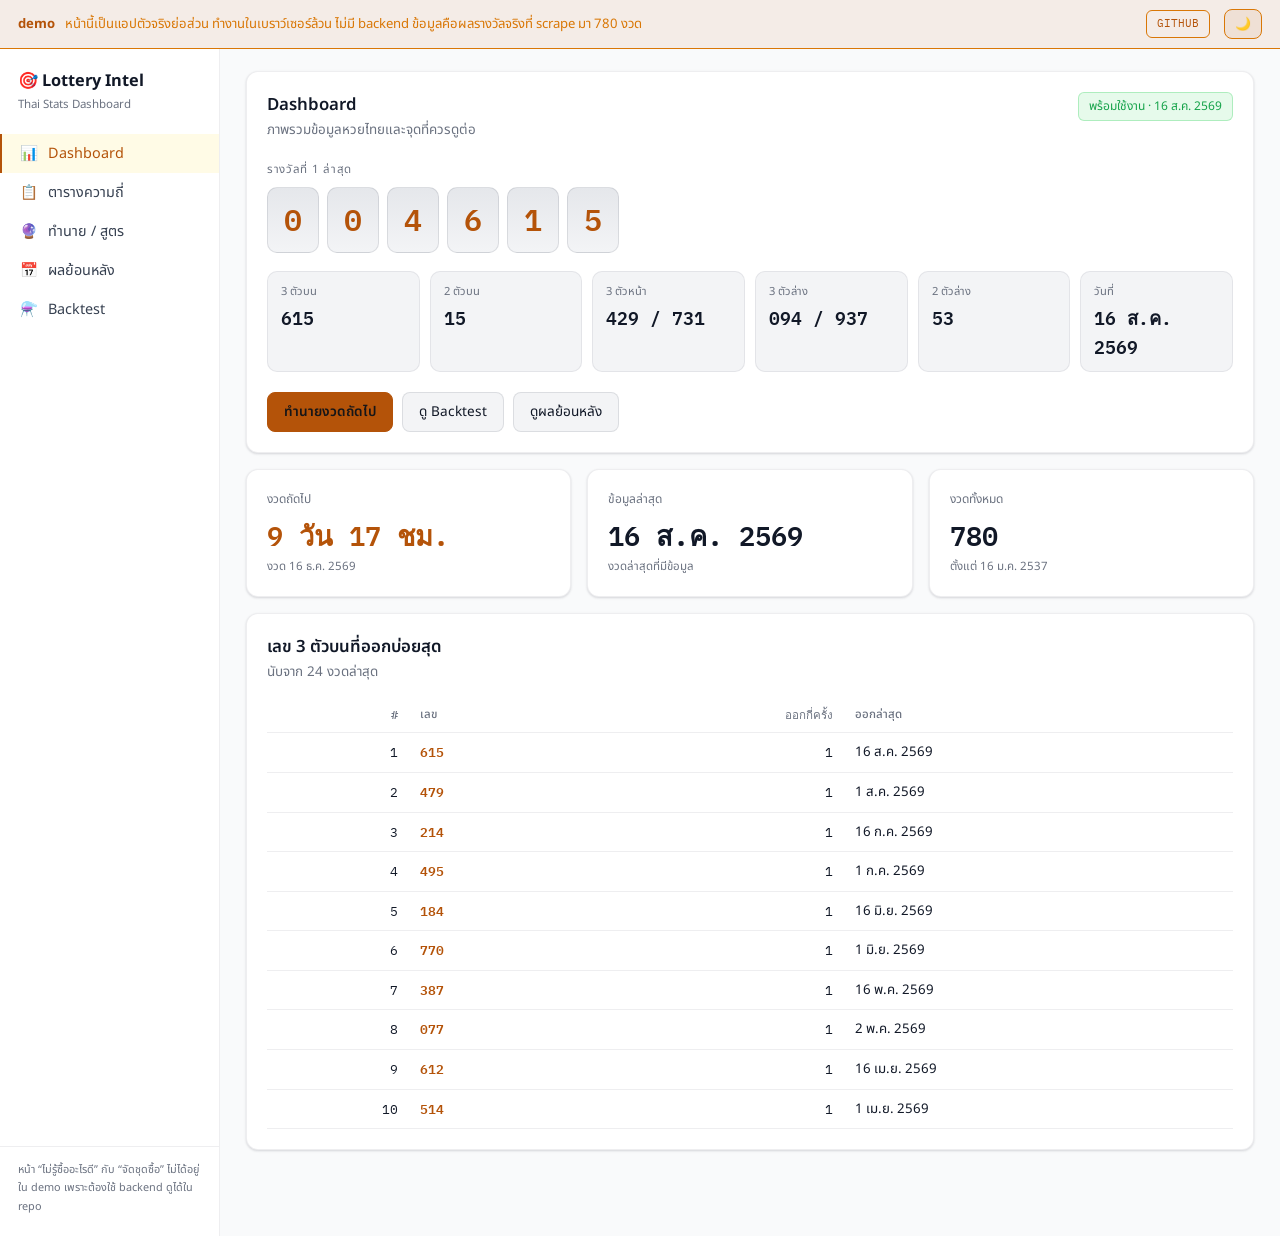
==== commit 7c985e5f: "feat(ui): demo HyperUI theme + 🌙/☀️ toggle (shared lottery_theme) + README theme note - demo/index.h" ====
--- a/demo/index.html
+++ b/demo/index.html
@@ -5,29 +5,43 @@
 <meta name="viewport" content="width=device-width, initial-scale=1.0">
 <title>Thai Lottery Intelligence — demo</title>
 <meta name="description" content="เดินดูแดชบอร์ดสถิติหวยไทย ทำงานในเบราว์เซอร์ล้วนบนผลรางวัลจริง 780 งวด">
+<script>
+  // HyperUI light-first theme — no-FOUC (mirror app ; same key lottery_theme)
+  (function(){var t='light';try{var s=localStorage.getItem('lottery_theme');if(s==='light'||s==='dark')t=s;}catch(e){}document.documentElement.dataset.theme=t;})();
+</script>
 <link href="https://fonts.googleapis.com/css2?family=IBM+Plex+Mono:wght@400;500;600&family=Noto+Sans+Thai:wght@400;500;600;700&display=swap" rel="stylesheet">
 <style>
-/* palette ยกมาจาก static/app.css ของแอปจริง */
+/* HyperUI light-first — gold brand primary (mirror static/app.css port) */
 :root{
-  --bg:#161618;--surface:#1e1e21;--surface2:#28282c;--surface3:#333338;
-  --gold:#ffd60a;--gold2:#ffe14d;--gold-dim:#8f7a10;
-  --text:#f5f5f7;--text2:#aeaeb4;--text3:#8e8e93;
-  --green:#30d158;--red:#ff453a;--orange:#ff9f0a;--blue:#0a84ff;--purple:#bf5af2;
-  --border:rgba(255,255,255,0.14);--border2:rgba(255,255,255,0.09);
+  --bg:#f9fafb;--surface:#ffffff;--surface2:#f3f4f6;--surface3:#e5e7eb;
+  --gold:#b45309;--gold2:#d97706;--gold-dim:#d97706;--gold-soft:rgba(180,83,9,.08);
+  --text:#111827;--text2:#374151;--text3:#6b7280;
+  --green:#16a34a;--red:#dc2626;--orange:#d97706;--blue:#0284c7;--purple:#7c3aed;
+  --border:rgba(15,23,42,.10);--border2:rgba(15,23,42,.07);--fill:rgba(15,23,42,.02);
   --radius:12px;--radius-btn:8px;--radius-badge:6px;
-  --shadow-card:0 0 0 .5px rgba(255,255,255,.06) inset, 0 6px 18px rgba(0,0,0,.28);
+  --shadow-card:0 1px 2px rgba(16,24,40,.06),0 1px 3px rgba(16,24,40,.10);
   --sidebar:220px;
   --font:'Noto Sans Thai',-apple-system,BlinkMacSystemFont,'Segoe UI',sans-serif;
   --mono:'IBM Plex Mono',ui-monospace,monospace;
 }
+[data-theme='dark']{
+  --bg:#111827;--surface:#1f2937;--surface2:#374151;--surface3:#4b5563;
+  --gold:#ffd60a;--gold2:#ffe14d;--gold-dim:#a88400;--gold-soft:rgba(255,214,10,.10);
+  --text:#f9fafb;--text2:#e5e7eb;--text3:#9ca3af;
+  --green:#4ade80;--red:#f87171;--orange:#fbbf24;--blue:#38bdf8;--purple:#c084fc;
+  --border:rgba(255,255,255,.14);--border2:rgba(255,255,255,.09);--fill:rgba(255,255,255,.02);
+  --shadow-card:0 0 0 .5px rgba(255,255,255,.06) inset,0 8px 24px rgba(0,0,0,.35);
+}
 *{box-sizing:border-box;margin:0;padding:0}
 html,body{height:100%}
 body{background:var(--bg);color:var(--text);font-family:var(--font);font-size:14px;line-height:1.55;-webkit-font-smoothing:antialiased}
 
-.ribbon{background:#2a2410;border-bottom:1px solid var(--gold-dim);color:var(--gold2);padding:9px 18px;font-size:.82rem;display:flex;gap:10px;align-items:center;flex-wrap:wrap}
+.ribbon{background:var(--gold-soft);border-bottom:1px solid var(--gold-dim);color:var(--gold2);padding:9px 18px;font-size:.82rem;display:flex;gap:10px;align-items:center;flex-wrap:wrap}
 .ribbon b{color:var(--gold)}
 .ribbon a{margin-left:auto;color:var(--gold);text-decoration:none;font-family:var(--mono);font-size:.7rem;border:1px solid var(--gold-dim);border-radius:var(--radius-badge);padding:4px 10px}
 .ribbon a:hover{background:var(--gold-dim);color:#000}
+.theme-toggle{margin-left:4px;background:var(--gold-soft);border:1px solid var(--gold-dim);color:var(--gold);border-radius:8px;padding:4px 10px;font-size:.8rem;cursor:pointer;font-family:inherit}
+.theme-toggle:hover{background:rgba(180,83,9,.18)}
 
 .shell{display:grid;grid-template-columns:var(--sidebar) 1fr;min-height:calc(100% - 40px)}
 
@@ -37,7 +51,7 @@
 .logo-title{font-size:1.02rem;font-weight:700}
 .logo-sub{font-size:.72rem;color:var(--text3);margin-top:2px}
 .nav-item{display:flex;align-items:center;gap:10px;padding:9px 18px;color:var(--text2);cursor:pointer;font-size:.9rem;border-left:2px solid transparent;background:none;border-top:0;border-right:0;border-bottom:0;width:100%;text-align:left;font-family:inherit}
-.nav-item:hover{background:rgba(255,255,255,.05);color:var(--text)}
+.nav-item:hover{background:var(--surface2);color:var(--text)}
 .nav-item.active{background:rgba(255,214,10,.10);color:var(--gold);border-left-color:var(--gold)}
 .nav-icon{width:18px;text-align:center}
 .side-foot{margin-top:auto;padding:14px 18px 0;font-size:.68rem;color:var(--text3);line-height:1.7;border-top:1px solid var(--border2)}
@@ -53,7 +67,7 @@
 
 .p1-label{font-size:.72rem;color:var(--text3);letter-spacing:.06em;margin:20px 0 8px}
 .digits{display:flex;gap:8px;flex-wrap:wrap}
-.digit{width:52px;height:66px;border-radius:10px;background:linear-gradient(180deg,var(--surface3),var(--surface2));border:1px solid var(--border);display:grid;place-items:center;font-family:var(--mono);font-size:1.9rem;font-weight:600;color:var(--gold);text-shadow:0 0 18px rgba(255,214,10,.25)}
+.digit{width:52px;height:66px;border-radius:10px;background:linear-gradient(180deg,var(--surface3),var(--surface2));border:1px solid var(--border);display:grid;place-items:center;font-family:var(--mono);font-size:1.9rem;font-weight:600;color:var(--gold)}
 
 .subprizes{display:grid;grid-template-columns:repeat(auto-fit,minmax(128px,1fr));gap:10px;margin-top:18px}
 .sp{background:var(--surface2);border:1px solid var(--border2);border-radius:10px;padding:11px 13px}
@@ -78,7 +92,7 @@
 td{padding:9px 11px;border-bottom:1px solid var(--border2)}
 td.num,th.num{text-align:right;font-family:var(--mono)}
 td.n{font-family:var(--mono);color:var(--gold);font-weight:600}
-tr:hover td{background:rgba(255,255,255,.03)}
+tr:hover td{background:var(--fill)}
 .scroll{overflow-x:auto;-webkit-overflow-scrolling:touch}
 .pos{color:var(--green)} .neg{color:var(--red)} .zero{color:var(--text3)}
 
@@ -86,8 +100,8 @@
 .chip{font-size:.8rem;color:var(--text2);background:var(--surface2);border:1px solid var(--border2);border-radius:16px;padding:6px 14px;cursor:pointer;font-family:inherit}
 .chip.on{background:rgba(255,214,10,.14);border-color:var(--gold-dim);color:var(--gold)}
 
-.note{border-left:2px solid var(--blue);background:rgba(10,132,255,.09);padding:11px 14px;border-radius:0 6px 6px 0;font-size:.85rem;color:#c9d9ee;margin-top:14px}
-.warn{border-left:2px solid var(--orange);background:rgba(255,159,10,.09);padding:11px 14px;border-radius:0 6px 6px 0;font-size:.85rem;color:#f0d9b0}
+.note{border-left:2px solid var(--blue);background:rgba(2,132,199,.08);padding:11px 14px;border-radius:0 6px 6px 0;font-size:.85rem;color:var(--blue);margin-top:14px}
+.warn{border-left:2px solid var(--orange);background:rgba(217,119,6,.08);padding:11px 14px;border-radius:0 6px 6px 0;font-size:.85rem;color:var(--orange)}
 
 .view{display:none} .view.on{display:block}
 .hint{font-size:.75rem;color:var(--text3)}
@@ -109,6 +123,7 @@
   <b>demo</b>
   <span>หน้านี้เป็นแอปตัวจริงย่อส่วน ทำงานในเบราว์เซอร์ล้วน ไม่มี backend ข้อมูลคือผลรางวัลจริงที่ scrape มา 780 งวด</span>
   <a href="https://github.com/Olay097056/thai-lottery-stats">GITHUB</a>
+  <button class="theme-toggle" id="theme-toggle" type="button" onclick="toggleTheme()" title="สลับโหมดมืด/สว่าง" aria-label="สลับโหมดมืด/สว่าง">🌙</button>
 </div>
 
 <div class="shell">
@@ -238,6 +253,11 @@
 <script>
 (function(){
   "use strict";
+  // HyperUI theme (same key as the main app → shared preference)
+  function _applyTheme(t){document.documentElement.dataset.theme=t;try{localStorage.setItem('lottery_theme',t);}catch(e){}var b=document.getElementById('theme-toggle');if(b)b.textContent=t==='dark'?'☀️':'🌙';}
+  function getTheme(){try{var s=localStorage.getItem('lottery_theme');if(s==='light'||s==='dark')return s;}catch(e){}return document.documentElement.dataset.theme==='dark'?'dark':'light';}
+  window.toggleTheme=function(){_applyTheme(getTheme()==='dark'?'light':'dark');};
+  _applyTheme(getTheme());
   var rows = [], N = 100, busy = false, freqCol = "top3";
 
   var TH_MONTH = ["ม.ค.","ก.พ.","มี.ค.","เม.ย.","พ.ค.","มิ.ย.","ก.ค.","ส.ค.","ก.ย.","ต.ค.","พ.ย.","ธ.ค."];
